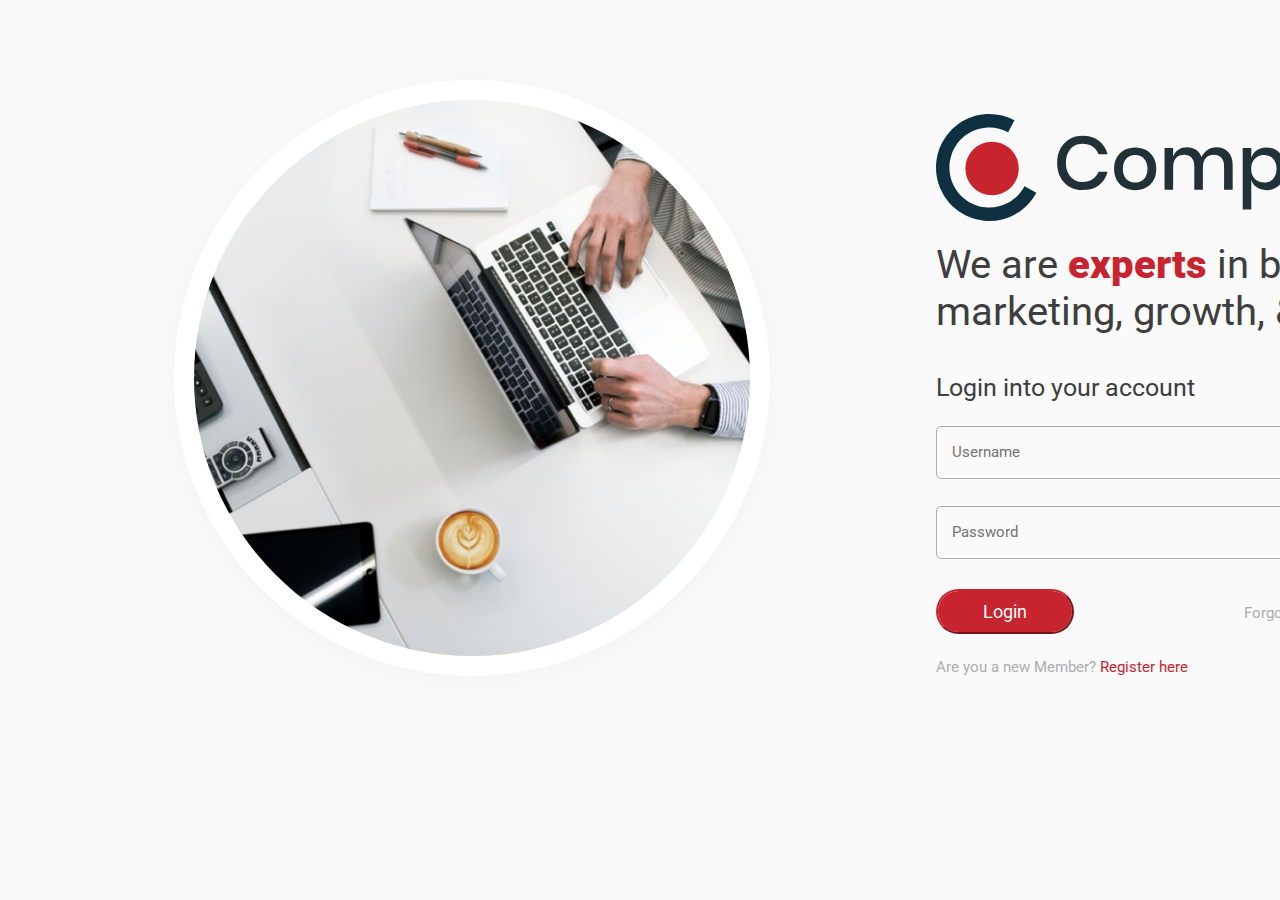
==== index.html @ 312a48cd "first commit" ====
<!DOCTYPE html>
<html lang="en-US">
<head>
    <meta http-equiv="Content-Type" content="text/html; charset=UTF-8">
    <meta name="viewport" content="width=device-width, initial-scale=1.0">
    <link href="css/style.css" rel="stylesheet" >
    <link href='https://fonts.googleapis.com/css?family=Roboto' rel='stylesheet'>
    <title>Login Page</title>
</head>
<body>
    <div class="flex-container">
        <img src="images/hero-image.png" alt="Logo Image" class="logo-img">
        <div class="content">
            <img src="images/logo.svg" alt="logo">
            <span class="tagline">We are <span class="expert">experts</span> in business, marketing, growth, & sales.</span>
            <span class="login">Login into your account</span>
            <form class="login-form">
                <input type="text" id="username" placeholder="Username">
                <input type="text" id="password" placeholder="Password">
                <div class="submit">
                    <button class="login-btn">Login</button>
                    <a class="forgotpw">Forgot Password?</a>
                </div>
                <div class="register">
                <span class="new-member">Are you a new Member?</span>
                <a class="new-register">Register here</a>
                </div>
            </form>
        </div>
    </div>
</body>
</html>
---- css/style.css ----
*{
    background: #fafafa 0% 0% no-repeat padding-box;
  }
  .flex-container {
    display: flex;
    max-width: 1560px;
    max-height: 720px;
    margin: auto;
    
  }
  
  .logo-img {
    position: relative;
    margin: 72px 166px;
    height: 556px;
    width: 556px;
    box-shadow: 0px 4px 31px #0000000a;
    border: 20px solid #ffffff;
    border-radius: 50%;
  }
  .content {
    display: flex;
    flex-direction: column;
    margin-top: 106px;
  }
  
  .tagline {
    margin-top: 20px;
    height: 100px;
    width: 500px;
    font-size: 40px;
    font-family: Roboto;
    color: #3e3e3e;
  }
  
  .tagline .expert {
    font-family: Roboto;
    color: #c8242f;
    font-weight: 900;
  }
  
  span.login {
    /* width: 260px;
      height: 33px; */
    margin-top: 32px;
    color: #3e3e3e;
    font-size: 25px;
    font-family: Roboto;
  }
  
  form.login-form {
    display: flex;
    flex-direction: column;
    margin-top: 24px;
    width: 429px;
  }
  form.login-form input[type="text"]{
    height: 49px;
    width: 429px;
    border: 1px solid #adadad;
    padding-left: 14.5px;
    font-family: Roboto;
    font-size: 15px;
    border-radius: 5px;
  }
  #password {
    margin-top: 27px;
  }
  
  .login-btn {
    background-color: #c8242f;
    border-radius: 23px;
    width: 138px;
    height: 45px;
    font-size: 18px;
    color: #ffffff;
    border-color: #c8242f;
    font-family: Roboto;
  }
  
  form.login-form .submit {
    margin-top: 30px;
    display: flex;
  }
  form.login-form .submit .forgotpw {
    font-family: Roboto;
    font-size: 15px;
    color: #adadad;
    margin-left: auto;
    margin-top: auto;
    margin-bottom: 12px;
  }
  
  .register {
    font-size: 15px;
    font-family: Roboto;
    margin-top: 24px;
  }
  .new-member {
    color: #adadad;
  }
  
  .new-register {
    color: #c8242f;
  }
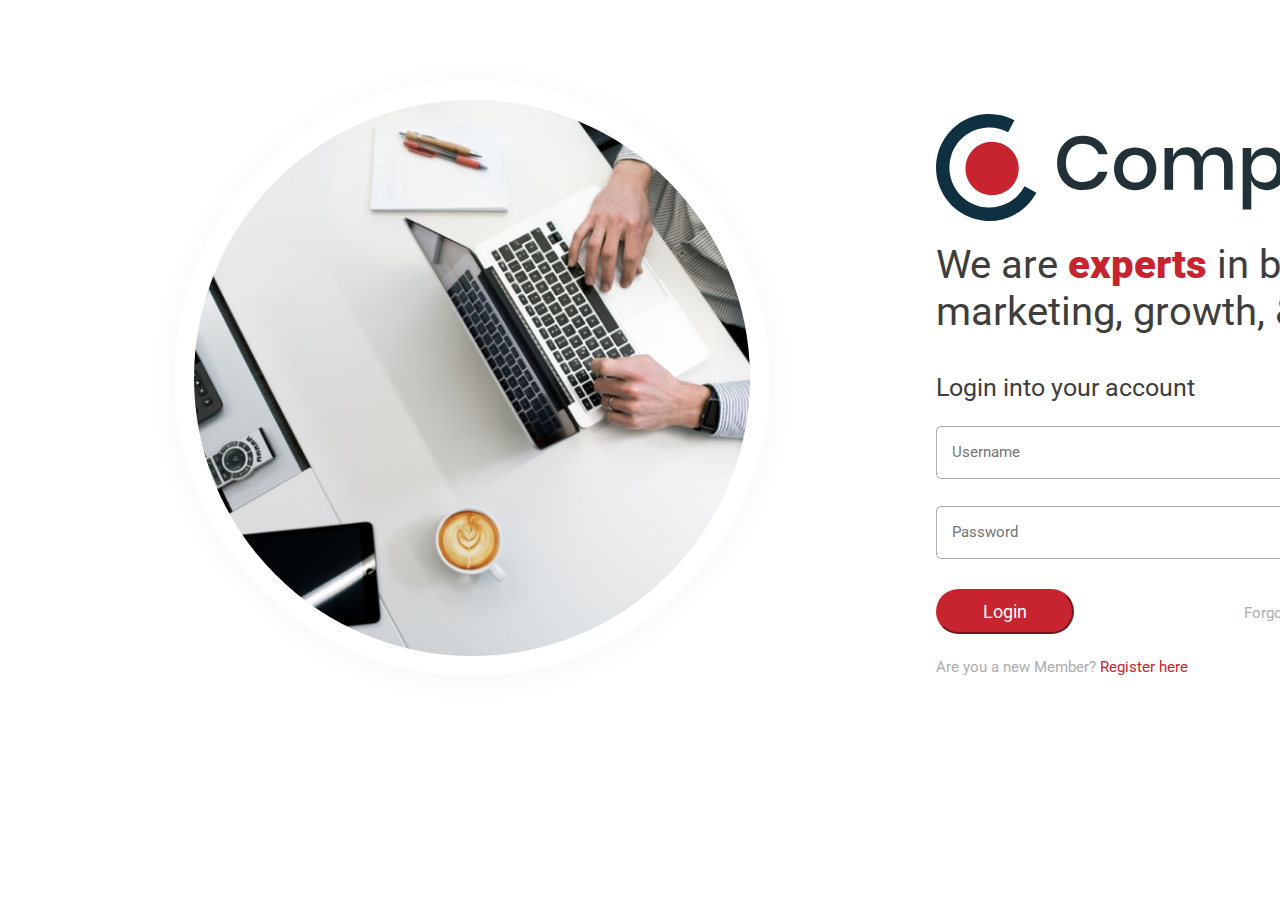
==== commit f5aeaf21: "dashboard page done" ====
--- a/index.html
+++ b/index.html
@@ -2,16 +2,16 @@
 <html lang="en-US">
 <head>
     <meta http-equiv="Content-Type" content="text/html; charset=UTF-8">
-    <meta name="viewport" content="width=device-width, initial-scale=1.0">
+    <meta name="viewport" content="width=device-width, initial-scale=1.0, shrink-to-fit=no">
     <link href="css/style.css" rel="stylesheet" >
     <link href='https://fonts.googleapis.com/css?family=Roboto' rel='stylesheet'>
     <title>Login Page</title>
 </head>
 <body>
-    <div class="flex-container">
-        <img src="images/hero-image.png" alt="Logo Image" class="logo-img">
+    <div class="flex-container" >
+        <img src="images/hero-image.png" alt="Logo Image" class="logo-img" >
         <div class="content">
-            <img src="images/logo.svg" alt="logo">
+            <img src="images/logo.svg" alt="logo" >
             <span class="tagline">We are <span class="expert">experts</span> in business, marketing, growth, & sales.</span>
             <span class="login">Login into your account</span>
             <form class="login-form">
--- a/css/style.css
+++ b/css/style.css
@@ -1,6 +1,6 @@
 *{
-    background: #fafafa 0% 0% no-repeat padding-box;
-  }
+  font-family: Roboto;
+ }
   .flex-container {
     display: flex;
     max-width: 1560px;
@@ -103,4 +103,396 @@
   .new-register {
     color: #c8242f;
   }
-  +
+/* For DashBoard Page */
+
+.dashboard-container {
+  background: #FFFFFF 0% 0% no-repeat padding-box;
+  height: 100vh;
+  display: flex;
+}
+.dashboard {
+  width: 1560px; 
+  height: 1360px;
+  margin: auto;
+}
+Header {
+  display: flex;
+  align-items: center;
+  height: 80px;
+  width: 100%;
+}
+
+Header .logo {
+  margin-left: 25px;
+  width: 142px;
+  height: 30px;
+}
+Header .header-left {
+  width: 242px;
+}
+
+Header .header-middle {
+  width: 100%;
+  display: flex;
+  align-items: center;
+  justify-content: space-between;
+}
+
+Header .search {
+  margin-left: 49px;
+  height: 16px;
+  width: 16px;
+}
+Header .search-txt {
+  color: black;
+  height: 20px;
+  margin-left: 15px;
+  font-size: 16px;
+  border: none;
+}
+Header .search-txt::placeholder {
+  color: black;
+}
+
+Header .header-middle .right-panel {
+  display: flex;
+  align-items: center;
+}
+
+.profile {
+  margin-left: 52px;
+  height: 44px;
+  width: 44px;
+}
+
+.profile-text {
+  font-size: 16px;
+  margin-left: 12px;
+}
+
+.arrow {
+  margin-left: 15px;
+}
+
+.main {
+  display: flex;
+  height: 100%;
+}
+
+.main .side-bar {
+  display: flex;
+  align-items: center;
+  width: 242px;
+  flex-direction: column;
+}
+
+.main .side-bar .side-bar-item {
+  display: flex;
+  width: 183px;
+  height: 43px;
+  align-items: center;
+  padding-left: 18px;
+  border-radius: 5px;
+}
+.main .side-bar .side-bar-item .sidebar-item-icon {
+  height: 16px;
+  width: 16px;
+}
+
+.main .side-bar .side-bar-item .sidebar-item-text {
+  font-size: 16px;
+  margin-left: 13px;
+  color: #3e3e3e;
+}
+
+.item-1 {
+  margin-top: 25px;
+  background-color: #fff3f4;
+}
+
+.dashboard-content {
+  display: flex;
+  flex-direction: column;
+  background-color: #fafafa;
+  width: 100%;
+}
+
+.dashboard-content .heading {
+  font-size: 30px;
+  margin-left: 48px;
+  margin-top: 41px;
+  font-weight: bold;
+}
+
+.dashboard-content .flex-container_box {
+  display: flex;
+  width: 100%;
+  margin-top: 30px;
+  margin-left: 20px;
+}
+.dashboard-content .flex-container_box .flex-item_box {
+  display: flex;
+  align-items: center;
+  background-color: #ffffff;
+  border-radius: 5px;
+  width: 222px;
+  height: 116px;
+  margin-left: 30px;
+  justify-content: center;
+}
+.dashboard-content .flex-container_box .flex-item_box .icon {
+  height: 33px;
+  width: 33px;
+}
+.dashboard-content .flex-container_box .flex-item_box .details {
+  display: flex;
+  color: #3e3e3e;
+  flex-direction: column;
+  margin-left: 20px;
+}
+
+.dashboard-content .flex-container_box .flex-item_box .details .num {
+  font-weight: 600;
+  font-size: 25px;
+}
+
+.dashboard-content .sales-section {
+  display: flex;
+  width: 100%;
+  margin-left: 50px;
+  margin-top: 30px;
+}
+.dashboard-content .sales-section .sale {
+  display: flex;
+  border-radius: 5px;
+  background-color: #ffffff;
+  width: 802px;
+  height: 400px;
+  padding-left: 30px;
+  flex-direction: column;
+}
+.dashboard-content .sales-section .sale .sale-nav {
+  display: flex;
+  margin-top: 24px;
+  justify-content: space-between;
+}
+.dashboard-content .sales-section .sale .sale-nav .sale-text {
+  font-size: 22px;
+  font-weight: 600;
+  color: #3e3e3e;
+}
+.dashboard-content .sales-section .sale .sale-nav .navbar {
+  list-style-type: none;
+  display: flex;
+}
+.dashboard-content .sales-section .sale .sale-nav .navbar .navbar-item {
+  margin-right: 30px;
+  flex-wrap: wrap;
+}
+.dashboard-content .sales-section .sale .sale-nav .navbar .navbar-item .navbar-link {
+  font-size: 12px;
+  text-decoration: none;
+}
+.activate {
+  color: #c8242f;
+  padding-bottom: 5px;
+  border-bottom: 1px solid #c8242f !important;
+}
+
+.deactive {
+  color: #adadad;
+}
+
+.dashboard-content .sales-section .sale-by-country {
+  display: flex;
+  flex-direction: column;
+  width: 385px;
+  height: 398px;
+  border-radius: 5px;
+  background-color: #ffffff;
+  padding-top: 22px;
+  margin-left: 30px;
+}
+.main-dashboard .sales-section .sale-by-country .sale-by-country-text {
+  font-size: 22px;
+  font-weight: 600;
+  color: #3e3e3e;
+  padding-left: 29px;
+}
+.dashboard-content .sales-section .sale-by-country .chart
+{
+  align-self: center;
+  margin-top: 20px;
+}
+
+#ul-chart-list{
+  column-count: 2;
+  min-width: 480px;
+}
+li span{
+  font-size: 15px;
+  color: #3E3E3E;
+}
+#USA::marker{
+  color: #c8242f;
+  font-size: 18pt; 
+}
+#Russia::marker{
+  color: #F16C20;
+  font-size: 18pt; 
+}
+#Canada::marker{
+  color: #A2B86C;
+  font-size: 18pt; 
+}
+#India::marker{
+  color: #EBC844;
+  font-size: 18pt; 
+}
+
+.dashboard-content .invoices{
+  display: flex;
+  flex-direction: column;
+  width: 100%;
+  margin-left: 50px;
+  margin-top: 30px;
+  background-color: #ffffff;
+  padding-top: 23PX;
+  padding-left: 29px;
+  padding-right: 29px;
+  width: 1217px;
+  height:558px
+}
+.dashboard-content .invoices .invoices-header{
+  display: flex;
+  justify-content: space-between;
+}
+
+.dashboard-content .invoices .invoices-header .invoices-text{
+  font-size: 22px;
+  font-weight: 600;
+  color: #3e3e3e;
+}
+
+.dashboard-content .invoices .invoices-header .view-all{
+  color:#C8242F;
+  font-size: 12px;
+  font-weight: bold;
+  text-decoration: none;
+}
+
+.dashboard-content .invoices .custom-table{
+  margin-top: 35px;
+}
+
+.dashboard-content .invoices .custom-table .table-header{
+  color: #ADADAD;
+  font-size: 15px;
+}
+
+.dashboard-content .invoices .custom-table .data{
+  font-size: 15px;
+  color: #3E3E3E;
+}
+
+.dashboard-content .invoices .custom-table .data .paid{
+  height: 26px;
+  width: 50px;
+  background-color: #EBFFEF;
+  text-align: center;
+  color: #3CDD5F;
+  border-radius: 5px;
+}
+
+.dashboard-content .invoices .custom-table .data .failed{
+  height: 26px;
+  width: 60px;
+  background-color: #FFF5F5;
+  text-align: center;
+  color: #FF4545;
+  border-radius: 5px;
+}
+
+.dashboard-content .invoices .custom-table .data .pending{
+  height: 26px;
+  width: 75px;
+  background-color: #F8F8F8;
+  text-align: center;
+  color: #BABABA;
+  border-radius: 5px;
+}
+
+#last-row{
+  border-color: #ffffff;
+}
+
+/* For Inner Page */
+
+.innerpage {
+  width: 1560px; 
+  height: 1970px;
+  margin: auto;
+}
+.item-2{
+  background-color: #fff3f4;
+}
+
+.dashboard-content .main-form{
+  display: flex;
+  flex-direction: column;
+  border-radius: 5px;
+  margin-left: 50px;
+  margin-top: 23px;
+  background-color: #FFFFFF;
+  width: 1218px;
+  height: 1749px;
+  padding-left: 29px;
+  padding-right: 30px;
+  padding-top: 23px;
+}
+
+.main-form .col-box{
+  display: flex;
+  flex-direction: column;
+  margin-bottom: 44px;
+}
+
+.main-form .col-box .head-text{
+  color:#3E3E3E;
+  font-size: 22px;
+  font-weight: 600;
+  margin-bottom: 15px;
+}
+
+.main-form .col-box .txt-control{
+  border-color: #ADADAD;
+  border-radius: 4.5px;
+  height: 49px;
+  color: #3E3E3E;
+}
+.main-form .col-box .txt-control::placeholder{
+  color: #ADADAD;
+}
+
+.main-form .col-box .multiline-control{
+  border-color: #ADADAD;
+  border-radius: 4.5px;
+  color: #3E3E3E;
+  margin-top: 21px;
+}
+.main-form .col-box .txt-control::placeholder{
+  color: #ADADAD;
+}
+
+.main-form .col-box .multiline-control::placeholder{
+  color: #ADADAD;
+}
+
+.main-form .col-box .disable-control{
+  border-color: #ADADAD;
+  border-radius: 4.5px;
+  height: 49px;
+  color: #ADADAD;
+  border-style: dashed;
+}
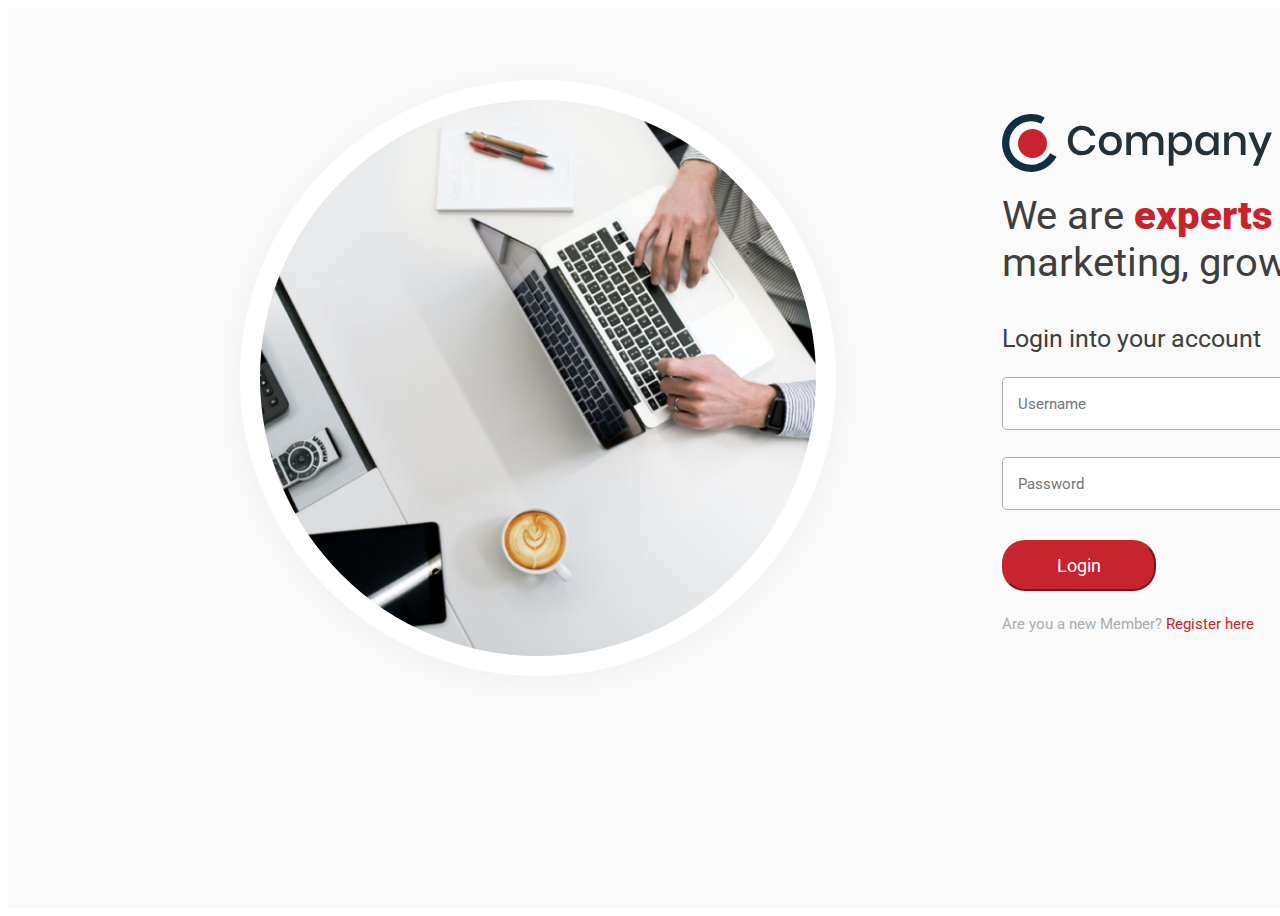
==== commit 6e0f406a: "first commit" ====
--- a/index.html
+++ b/index.html
@@ -1,17 +1,18 @@
 <!DOCTYPE html>
-<html lang="en-US">
+<html lang="en">
 <head>
-    <meta http-equiv="Content-Type" content="text/html; charset=UTF-8">
-    <meta name="viewport" content="width=device-width, initial-scale=1.0, shrink-to-fit=no">
-    <link href="css/style.css" rel="stylesheet" >
+    <meta charset="UTF-8">
+    <meta name="viewport" content="width=device-width, initial-scale=1.0">
+    <link rel="stylesheet" href="css/style.css">
     <link href='https://fonts.googleapis.com/css?family=Roboto' rel='stylesheet'>
     <title>Login Page</title>
 </head>
 <body>
-    <div class="flex-container" >
-        <img src="images/hero-image.png" alt="Logo Image" class="logo-img" >
+    <div class="main-container">
+    <div class="flex-container">
+        <img src="images/hero-image.png" alt="Logo Image" class="logo-img">
         <div class="content">
-            <img src="images/logo.svg" alt="logo" >
+            <img class="logo" src="images/logo.svg" alt="logo">
             <span class="tagline">We are <span class="expert">experts</span> in business, marketing, growth, & sales.</span>
             <span class="login">Login into your account</span>
             <form class="login-form">
@@ -19,7 +20,7 @@
                 <input type="text" id="password" placeholder="Password">
                 <div class="submit">
                     <button class="login-btn">Login</button>
-                    <a class="forgotpw">Forgot Password?</a>
+                    <a class="forgotpass">Forgot Password?</a>
                 </div>
                 <div class="register">
                 <span class="new-member">Are you a new Member?</span>
@@ -28,5 +29,6 @@
             </form>
         </div>
     </div>
+</div>
 </body>
 </html>--- a/css/style.css
+++ b/css/style.css
@@ -1,121 +1,144 @@
-*{
+* {
   font-family: Roboto;
- }
-  .flex-container {
-    display: flex;
-    max-width: 1560px;
-    max-height: 720px;
-    margin: auto;
-    
-  }
-  
-  .logo-img {
-    position: relative;
-    margin: 72px 166px;
-    height: 556px;
-    width: 556px;
-    box-shadow: 0px 4px 31px #0000000a;
-    border: 20px solid #ffffff;
-    border-radius: 50%;
-  }
-  .content {
-    display: flex;
-    flex-direction: column;
-    margin-top: 106px;
-  }
-  
-  .tagline {
-    margin-top: 20px;
-    height: 100px;
-    width: 500px;
-    font-size: 40px;
-    font-family: Roboto;
-    color: #3e3e3e;
-  }
-  
-  .tagline .expert {
-    font-family: Roboto;
-    color: #c8242f;
-    font-weight: 900;
-  }
-  
-  span.login {
-    /* width: 260px;
-      height: 33px; */
-    margin-top: 32px;
-    color: #3e3e3e;
-    font-size: 25px;
-    font-family: Roboto;
-  }
-  
-  form.login-form {
-    display: flex;
-    flex-direction: column;
-    margin-top: 24px;
-    width: 429px;
-  }
-  form.login-form input[type="text"]{
-    height: 49px;
-    width: 429px;
-    border: 1px solid #adadad;
-    padding-left: 14.5px;
-    font-family: Roboto;
-    font-size: 15px;
-    border-radius: 5px;
-  }
-  #password {
-    margin-top: 27px;
-  }
-  
-  .login-btn {
-    background-color: #c8242f;
-    border-radius: 23px;
-    width: 138px;
-    height: 45px;
-    font-size: 18px;
-    color: #ffffff;
-    border-color: #c8242f;
-    font-family: Roboto;
-  }
-  
-  form.login-form .submit {
-    margin-top: 30px;
-    display: flex;
-  }
-  form.login-form .submit .forgotpw {
-    font-family: Roboto;
-    font-size: 15px;
-    color: #adadad;
-    margin-left: auto;
-    margin-top: auto;
-    margin-bottom: 12px;
-  }
-  
-  .register {
-    font-size: 15px;
-    font-family: Roboto;
-    margin-top: 24px;
-  }
-  .new-member {
-    color: #adadad;
-  }
-  
-  .new-register {
-    color: #c8242f;
-  }
-
-/* For DashBoard Page */
+  box-sizing: unset;
+}
+
+.main-container {
+  background: #fafafa 0% 0% no-repeat padding-box;
+  height: 100vh;
+  min-height: 720px;
+  display: flex;
+  min-width: 1560px;
+}
+
+.flex-container {
+  /* background-color: #FAFAFA; */
+  display: flex;
+  justify-content: center;
+  height: 100%;
+  width: 100%;
+  margin: auto;
+}
+
+.logo-img {
+  position: relative;
+  margin: 72px 166px;
+  height: 556px;
+  width: 556px;
+  box-shadow: 0px 4px 31px #0000000a;
+  border: 20px solid #ffffff;
+  border-radius: 50%;
+}
+
+.content {
+  display: flex;
+  flex-direction: column;
+  margin-top: 106px;
+}
+
+.content .logo {
+  height: 58px;
+  width: 272px;
+}
+
+.tagline {
+  margin-top: 20px;
+  height: 100px;
+  width: 500px;
+  font-size: 40px;
+  font-family: Roboto;
+  color: #3e3e3e;
+}
+
+.tagline .expert {
+  font-family: Roboto;
+  color: #c8242f;
+  font-weight: 900;
+}
+
+span.login {
+  /* width: 260px;
+    height: 33px; */
+  margin-top: 32px;
+  color: #3e3e3e;
+  font-size: 25px;
+  font-family: Roboto;
+}
+
+form.login-form {
+  display: flex;
+  flex-direction: column;
+  margin-top: 24px;
+  width: 429px;
+}
+
+form.login-form input[type="text"] {
+  height: 49px;
+  width: 429px;
+  border: 1px solid #adadad;
+  padding-left: 14.5px;
+  font-family: Roboto;
+  font-size: 15px;
+  border-radius: 5px;
+}
+
+#password {
+  margin-top: 27px;
+}
+
+.login-btn {
+  background-color: #c8242f;
+  border-radius: 23px;
+  width: 138px;
+  height: 45px;
+  font-size: 18px;
+  color: #ffffff;
+  border-color: #c8242f;
+  font-family: Roboto;
+}
+
+form.login-form .submit {
+  margin-top: 30px;
+  display: flex;
+}
+
+form.login-form .submit .forgotpass {
+  font-family: Roboto;
+  font-size: 15px;
+  color: #adadad;
+  margin-left: auto;
+  margin-top: auto;
+  margin-bottom: 12px;
+}
+
+.register {
+  font-size: 15px;
+  font-family: Roboto;
+  margin-top: 24px;
+}
+
+.new-member {
+  color: #adadad;
+}
+
+.new-register {
+  color: #c8242f;
+}
+
+/* For DashBoard */
+
+.dashboard-main-container {
+  background: #ffffff 0% 0% no-repeat padding-box;
+  height: 100vh;
+  display: flex;
+}
 
 .dashboard-container {
-  background: #FFFFFF 0% 0% no-repeat padding-box;
-  height: 100vh;
-  display: flex;
-}
-.dashboard {
-  width: 1560px; 
+  width: 1560px;
   height: 1360px;
   margin: auto;
 }
+
 Header {
   display: flex;
   align-items: center;
@@ -128,11 +151,19 @@
   width: 142px;
   height: 30px;
 }
-Header .header-left {
+
+Header #check {
+  position: absolute;
+  display: none;
+}
+
+Header .flex-left {
   width: 242px;
-}
-
-Header .header-middle {
+  justify-content: center;
+}
+
+Header .flex-right {
+  /* width in pixel */
   width: 100%;
   display: flex;
   align-items: center;
@@ -144,6 +175,7 @@
   height: 16px;
   width: 16px;
 }
+
 Header .search-txt {
   color: black;
   height: 20px;
@@ -151,11 +183,12 @@
   font-size: 16px;
   border: none;
 }
+
 Header .search-txt::placeholder {
   color: black;
 }
 
-Header .header-middle .right-panel {
+Header .flex-right .right-panel {
   display: flex;
   align-items: center;
 }
@@ -195,6 +228,7 @@
   padding-left: 18px;
   border-radius: 5px;
 }
+
 .main .side-bar .side-bar-item .sidebar-item-icon {
   height: 16px;
   width: 16px;
@@ -211,27 +245,29 @@
   background-color: #fff3f4;
 }
 
-.dashboard-content {
+.main-dashboard {
   display: flex;
   flex-direction: column;
+  /* align-items: center;    */
   background-color: #fafafa;
   width: 100%;
 }
 
-.dashboard-content .heading {
+.main-dashboard .heading {
   font-size: 30px;
   margin-left: 48px;
   margin-top: 41px;
   font-weight: bold;
 }
 
-.dashboard-content .flex-container_box {
+.main-dashboard .product-list {
   display: flex;
   width: 100%;
   margin-top: 30px;
   margin-left: 20px;
 }
-.dashboard-content .flex-container_box .flex-item_box {
+
+.main-dashboard .product-list .product-item {
   display: flex;
   align-items: center;
   background-color: #ffffff;
@@ -241,29 +277,32 @@
   margin-left: 30px;
   justify-content: center;
 }
-.dashboard-content .flex-container_box .flex-item_box .icon {
+
+.main-dashboard .product-list .product-item .icon {
   height: 33px;
   width: 33px;
 }
-.dashboard-content .flex-container_box .flex-item_box .details {
+
+.main-dashboard .product-list .product-item .details {
   display: flex;
   color: #3e3e3e;
   flex-direction: column;
   margin-left: 20px;
 }
 
-.dashboard-content .flex-container_box .flex-item_box .details .num {
+.main-dashboard .product-list .product-item .details .num {
   font-weight: 600;
   font-size: 25px;
 }
 
-.dashboard-content .sales-section {
+.main-dashboard .sales-section {
   display: flex;
   width: 100%;
   margin-left: 50px;
   margin-top: 30px;
 }
-.dashboard-content .sales-section .sale {
+
+.main-dashboard .sales-section .sale {
   display: flex;
   border-radius: 5px;
   background-color: #ffffff;
@@ -272,28 +311,40 @@
   padding-left: 30px;
   flex-direction: column;
 }
-.dashboard-content .sales-section .sale .sale-nav {
+
+.main-dashboard .sales-section .sale .sale-nav {
   display: flex;
   margin-top: 24px;
   justify-content: space-between;
 }
-.dashboard-content .sales-section .sale .sale-nav .sale-text {
+
+.main-dashboard .sales-section .sale .sale-nav .sale-text {
   font-size: 22px;
   font-weight: 600;
   color: #3e3e3e;
 }
-.dashboard-content .sales-section .sale .sale-nav .navbar {
+
+.main-dashboard .sales-section .sale .sale-nav .navbar {
   list-style-type: none;
   display: flex;
 }
-.dashboard-content .sales-section .sale .sale-nav .navbar .navbar-item {
+
+.main-dashboard .sales-section .sale .sale-nav .navbar .navbar-item {
   margin-right: 30px;
   flex-wrap: wrap;
 }
-.dashboard-content .sales-section .sale .sale-nav .navbar .navbar-item .navbar-link {
+
+.main-dashboard
+  .sales-section
+  .sale
+  .sale-nav
+  .navbar
+  .navbar-item
+  .navbar-link {
   font-size: 12px;
   text-decoration: none;
 }
+
 .activate {
   color: #c8242f;
   padding-bottom: 5px;
@@ -304,7 +355,7 @@
   color: #adadad;
 }
 
-.dashboard-content .sales-section .sale-by-country {
+.main-dashboard .sales-section .sale-by-country {
   display: flex;
   flex-direction: column;
   width: 385px;
@@ -314,137 +365,144 @@
   padding-top: 22px;
   margin-left: 30px;
 }
+
 .main-dashboard .sales-section .sale-by-country .sale-by-country-text {
   font-size: 22px;
   font-weight: 600;
   color: #3e3e3e;
   padding-left: 29px;
 }
-.dashboard-content .sales-section .sale-by-country .chart
-{
+
+.main-dashboard .sales-section .sale-by-country .chart {
   align-self: center;
   margin-top: 20px;
 }
 
-#ul-chart-list{
+#ul-chart-list {
   column-count: 2;
   min-width: 480px;
 }
-li span{
+
+li span {
   font-size: 15px;
-  color: #3E3E3E;
-}
-#USA::marker{
+  color: #3e3e3e;
+}
+
+#USA::marker {
   color: #c8242f;
-  font-size: 18pt; 
-}
-#Russia::marker{
-  color: #F16C20;
-  font-size: 18pt; 
-}
-#Canada::marker{
-  color: #A2B86C;
-  font-size: 18pt; 
-}
-#India::marker{
-  color: #EBC844;
-  font-size: 18pt; 
-}
-
-.dashboard-content .invoices{
+  font-size: 18pt;
+}
+
+#Russia::marker {
+  color: #f16c20;
+  font-size: 18pt;
+}
+
+#Canada::marker {
+  color: #a2b86c;
+  font-size: 18pt;
+}
+
+#India::marker {
+  color: #ebc844;
+  font-size: 18pt;
+}
+
+.main-dashboard .invoices {
   display: flex;
   flex-direction: column;
   width: 100%;
   margin-left: 50px;
   margin-top: 30px;
   background-color: #ffffff;
-  padding-top: 23PX;
+  padding-top: 23px;
   padding-left: 29px;
   padding-right: 29px;
   width: 1217px;
-  height:558px
-}
-.dashboard-content .invoices .invoices-header{
+  height: 558px;
+}
+
+.main-dashboard .invoices .invoices-header {
   display: flex;
   justify-content: space-between;
 }
 
-.dashboard-content .invoices .invoices-header .invoices-text{
+.main-dashboard .invoices .invoices-header .invoices-text {
   font-size: 22px;
   font-weight: 600;
   color: #3e3e3e;
 }
 
-.dashboard-content .invoices .invoices-header .view-all{
-  color:#C8242F;
+.main-dashboard .invoices .invoices-header .view-all {
+  color: #c8242f;
   font-size: 12px;
   font-weight: bold;
   text-decoration: none;
 }
 
-.dashboard-content .invoices .custom-table{
+.main-dashboard .invoices .custom-table {
   margin-top: 35px;
 }
 
-.dashboard-content .invoices .custom-table .table-header{
-  color: #ADADAD;
+.main-dashboard .invoices .custom-table .table-header {
+  color: #adadad;
   font-size: 15px;
 }
 
-.dashboard-content .invoices .custom-table .data{
+.main-dashboard .invoices .custom-table .data {
   font-size: 15px;
-  color: #3E3E3E;
-}
-
-.dashboard-content .invoices .custom-table .data .paid{
+  color: #3e3e3e;
+}
+
+.main-dashboard .invoices .custom-table .data .paid {
   height: 26px;
   width: 50px;
-  background-color: #EBFFEF;
+  background-color: #ebffef;
   text-align: center;
-  color: #3CDD5F;
+  color: #3cdd5f;
   border-radius: 5px;
 }
 
-.dashboard-content .invoices .custom-table .data .failed{
+.main-dashboard .invoices .custom-table .data .failed {
   height: 26px;
   width: 60px;
-  background-color: #FFF5F5;
+  background-color: #fff5f5;
   text-align: center;
-  color: #FF4545;
+  color: #ff4545;
   border-radius: 5px;
 }
 
-.dashboard-content .invoices .custom-table .data .pending{
+.main-dashboard .invoices .custom-table .data .pending {
   height: 26px;
   width: 75px;
-  background-color: #F8F8F8;
+  background-color: #f8f8f8;
   text-align: center;
-  color: #BABABA;
+  color: #bababa;
   border-radius: 5px;
 }
 
-#last-row{
+#last-row {
   border-color: #ffffff;
 }
 
-/* For Inner Page */
-
-.innerpage {
-  width: 1560px; 
+/* Inner-Page CSS */
+.innerpage-container {
+  width: 1560px;
   height: 1970px;
   margin: auto;
 }
-.item-2{
+
+.item-2 {
   background-color: #fff3f4;
 }
 
-.dashboard-content .main-form{
+.main-dashboard .main-form {
   display: flex;
   flex-direction: column;
   border-radius: 5px;
   margin-left: 50px;
   margin-top: 23px;
-  background-color: #FFFFFF;
+  background-color: #ffffff;
   width: 1218px;
   height: 1749px;
   padding-left: 29px;
@@ -452,47 +510,488 @@
   padding-top: 23px;
 }
 
-.main-form .col-box{
+.main-form .col-box {
   display: flex;
   flex-direction: column;
   margin-bottom: 44px;
 }
 
-.main-form .col-box .head-text{
-  color:#3E3E3E;
+.main-form .col-box .head-text {
+  color: #3e3e3e;
   font-size: 22px;
   font-weight: 600;
   margin-bottom: 15px;
 }
 
-.main-form .col-box .txt-control{
-  border-color: #ADADAD;
+.main-form .col-box .control {
+  position: relative;
+}
+
+.main-form .col-box .control .txt-control {
+  border: 1px solid #adadad;
   border-radius: 4.5px;
   height: 49px;
-  color: #3E3E3E;
-}
-.main-form .col-box .txt-control::placeholder{
-  color: #ADADAD;
-}
-
-.main-form .col-box .multiline-control{
-  border-color: #ADADAD;
-  border-radius: 4.5px;
-  color: #3E3E3E;
-  margin-top: 21px;
-}
-.main-form .col-box .txt-control::placeholder{
-  color: #ADADAD;
-}
-
-.main-form .col-box .multiline-control::placeholder{
-  color: #ADADAD;
-}
-
-.main-form .col-box .disable-control{
-  border-color: #ADADAD;
+  width: 100%;
+  color: #3e3e3e;
+  padding-left: 15px;
+  transition: transform 1s;
+}
+
+.main-form .col-box .control .txt-control ~ label {
+  color: #adadad;
+  position: absolute;
+  left: 15px;
+  top: 13px;
+}
+
+.control input:focus ~ label,
+.control input:valid ~ label {
+  background-color: #ffffff;
+  font-size: 12px;
+  padding-left: 5px;
+  padding-right: 5px;
+  transform: translateX(-7px) translateY(-24px);
+}
+
+.control input:focus {
+  outline: 1px solid #c8242f;
+}
+
+.main-form .col-box .control .dropdown-control {
+  border: 1px solid #adadad;
+  background-color: #ffffff;
   border-radius: 4.5px;
   height: 49px;
-  color: #ADADAD;
+  width: 100%;
+  color: #adadad;
+  padding-left: 15px;
+}
+
+.main-form .col-box .multiline-control {
+  border: 1px solid #adadad;
+  border-radius: 4.5px;
+  margin-top: 21px;
+  width: 100%;
+  color: #3e3e3e;
+  padding-left: 15px;
+  transition: transform 1s;
+}
+
+.main-form .col-box .control .multiline-control ~ label {
+  color: #adadad;
+  position: absolute;
+  left: 15px;
+  top: 34px;
+}
+
+.control textarea:focus ~ label,
+.control textarea:valid ~ label {
+  background-color: #ffffff;
+  font-size: 12px;
+  padding-left: 5px;
+  padding-right: 5px;
+  transform: translateX(-7px) translateY(-24px);
+}
+
+.control textarea:focus {
+  outline: 1px solid #c8242f;
+}
+
+.main-form .col-box .disable-control {
+  border-color: #adadad;
+  width: 100%;
+  border-radius: 4.5px;
+  height: 49px;
+  color: #adadad;
   border-style: dashed;
-}
+  background-color: #ffffff;
+  padding-left: 15px;
+}
+
+.main-form .col-box .control .disable-control ~ label {
+  color: #adadad;
+  position: absolute;
+  background-color: #ffffff;
+  font-size: 12px;
+  padding-left: 5px;
+  padding-right: 5px;
+  left: 15px;
+  top: 13px;
+  transform: translateX(-7px) translateY(-20px);
+}
+
+/* validation */
+.main-form .col-box .control .validate-control {
+  border: 1px solid #ff3c3c;
+  border-radius: 4.5px;
+  height: 47px;
+  width: 100%;
+  color: #3e3e3e;
+  padding-left: 15px;
+}
+
+.main-form .col-box .control .validate-control ~ label {
+  color: #ff3c3c;
+  position: absolute;
+  background-color: #ffffff;
+  font-size: 12px;
+  padding-left: 5px;
+  padding-right: 5px;
+  left: 15px;
+  top: 13px;
+  transform: translateX(-7px) translateY(-20px);
+}
+
+.main-form .col-box .control .validate-control ~ span {
+  color: #ff3b3b;
+  font-size: 12px;
+  padding-left: 15px;
+}
+
+/* info not validate */
+.main-form .col-box .control .info-control {
+  border: 1px solid #adadad;
+  border-radius: 4.5px;
+  height: 47px;
+  width: 100%;
+  color: #3e3e3e;
+  padding-left: 15px;
+}
+
+.main-form .col-box .control .info-control ~ label {
+  color: #adadad;
+  position: absolute;
+  left: 15px;
+  top: 13px;
+}
+
+.main-form .col-box .control .info-control ~ span {
+  color: #adadad;
+  font-size: 12px;
+  padding-left: 15px;
+}
+
+/* other elements */
+.main-form .col-box .inner-head-text {
+  color: #3e3e3e;
+  font-size: 18px;
+  font-weight: 600;
+  margin-bottom: 15px;
+}
+
+input[type="file"] {
+  opacity: 0;
+  position: absolute;
+  left: 0;
+  top: 0;
+}
+
+.col-box .control .btn-upload {
+  border-radius: 18px;
+  border: 1px solid #c8242f;
+  background-color: #ffffff;
+  height: 36px;
+  width: 124px;
+  color: #c8242f;
+}
+
+.col-box .control .btn-upload ~ span {
+  font-size: 12px;
+  color: #adadad;
+  margin-left: 20px;
+}
+
+.col-box .radiobutton {
+  display: flex;
+}
+
+input[type="radio"] {
+  width: 15px;
+  height: 15px;
+  accent-color: #c8242f;
+  outline: none;
+}
+
+.col-box .radiobutton .opt {
+  margin-right: 38px;
+}
+
+.col-box .radiobutton .opt .opt-name {
+  padding-left: 10px;
+  font-size: 15px;
+  color: #3e3e3e;
+}
+
+.col-box .check-box {
+  display: flex;
+}
+
+.col-box .check-box .check {
+  margin-right: 36px;
+}
+
+.col-box .check-box .check .check-name {
+  padding-left: 10px;
+  font-size: 15px;
+}
+input[type="checkbox"] {
+  height: 16px;
+  width: 16px;
+  accent-color: #c8242f;
+}
+
+.snackbar {
+  height: 44px;
+  border-radius: 4.5px;
+  line-height: 44px;
+}
+
+.snackbar img {
+  height: 27px;
+  width: 27px;
+  margin-left: 10px;
+  margin-right: 5px;
+}
+
+.error {
+  border: 1px solid #ff3535;
+  color: #ff3535;
+}
+
+.info {
+  border: 1px solid #00b9e1;
+  color: #00b9e1;
+}
+
+.warning {
+  border: 1px solid #ffa800;
+  color: #ffa800;
+}
+.success {
+  border: 1px solid #00af27;
+  color: #00af27;
+}
+
+.btn-box {
+  display: flex;
+}
+.btn-box .primary {
+  width: 124px;
+  height: 45px;
+  font-size: 18px;
+  line-height: 24px;
+  color: #ffffff;
+  background-color: #c8242f;
+  border-radius: 23px;
+  margin-right: 20.5px;
+  border: none;
+}
+.btn-box .secondary {
+  width: 145px;
+  height: 44px;
+  font-size: 18px;
+  line-height: 24px;
+  color: #c8242f;
+  background-color: #ffffff;
+  border: 1px solid #c8242f;
+  border-radius: 22px;
+  margin-right: 20.5px;
+}
+
+.tabs {
+  list-style-type: none;
+  display: flex;
+  border-bottom: 1px solid #adadad;
+  padding-left: 0rem;
+}
+
+.tabs .tab-item {
+  width: 69px;
+  text-align: center;
+}
+.tabs .tab-item .tab-link {
+  text-decoration: none;
+  color: #adadad;
+}
+.tabs .tab-item .tab-link:hover {
+  color: #c8242f;
+}
+.tabs .active {
+  border-bottom: 2px solid #c8242f;
+}
+.tabs .active .tab-link {
+  color: #c8242f;
+  font-weight: 600;
+}
+
+.col-box p {
+  color: #3e3e3e;
+  font-size: 15px;
+  width: 1119px;
+}
+
+/* Responsive Designs*/
+/* @media screen and (min-width:1024px) and (max-width:1520px){
+.main-container{
+
+}
+} */
+@media screen and (min-width: 769px) and (max-width: 1024px) {
+  /* Login-Page */
+  .main-container {
+    min-width: 1023px;
+    /* min-height: 720px; */
+    width: 100%;
+  }
+  .flex-container {
+    /* width: 100%; */
+    min-width: 1023px;
+    /* min-height: 720px; */
+    align-items: center;
+  }
+
+  /* Dashboard-Page */
+  .main .side-bar {
+    display: none;
+  }
+  /* .main .side-bar .side-bar-item{
+    
+  } */
+  Header:has(#check:checked) ~ .main .side-bar {
+    transform: scale(1.5,1.5);
+    transform-origin: top left;
+    background-color: #ffffff;
+    height: 100%;
+    display: flex;
+    position: absolute;
+    left: 0;
+    top: 0;
+  }
+  Header:has(#check:checked) ~ .main {
+    position: relative;
+  }
+  Header .flex-left {
+    width: 400px;
+    justify-content: center;
+    transform: scale(1.5,1.5);
+    transform-origin: left;
+  }
+
+  .main{
+    box-sizing: content-box;
+  }
+
+  Header .flex-right div{
+    transform: scale(1.5,1.5);
+    transform-origin: top left;
+  }
+  Header .flex-right .right-panel{
+    transform: scale(1.1,1.1) translateX(-50px);
+    transform-origin: top left;
+  }
+  /* .main-dashboard .heading{
+    transform: scale(1.5,1.5);
+    transform-origin: top left;
+  } */
+
+  /* .main-dashboard . */
+}
+
+@media screen and (min-width: 481px) and (max-width: 768px) {
+  /* Login-Page */
+  .main-container {
+    height: 100%;
+  }
+  .flex-container {
+    flex-direction: column;
+    height: 100%;
+    align-items: center;
+    margin-bottom: 100px;
+  }
+  .flex-container .logo-img {
+    transform: scale(2, 2) translateY(180px);
+  }
+  .flex-container .content {
+    transform: scale(2, 2) translateY(420px);
+  }
+
+  /* Dashboard-page */
+  .main .side-bar {
+    display: none;
+  }
+  Header:has(#check:checked) ~ .main .side-bar {
+    transform: scale(2.5,2.5);
+    transform-origin: top left;
+    background-color: #ffffff;
+    height: 100%;
+    display: flex;
+    position: absolute;
+    left: 0;
+    top: 0;
+  }
+  Header:has(#check:checked) ~ .main {
+    position: relative;
+  }
+  Header .flex-left {
+    width: 90px;
+    justify-content: center;
+    transform: scale(2,2);
+    transform-origin: left;
+  }
+  Header .flex-left .logo{
+    display: none;
+  }
+  Header .flex-right div{
+    transform: scale(2,2);
+    transform-origin: left;
+  }
+  Header .search{
+    margin-left: 0px;
+  }
+  Header .search-txt{
+    margin-left: 5px;
+  }
+  Header .flex-right .right-panel{
+    transform: scale(1.2,1.2) translateX(-100px);
+    /* transform-origin: ; */
+  }
+}
+
+@media screen and (min-width: 320px) and (max-width: 480px) {
+  /* Login-Page */
+  .main-container {
+    min-width: 480px;
+    height: 100%;
+  }
+  .flex-container {
+    flex-direction: column;
+    height: 100vh;
+    align-items: center;
+    margin-bottom: 100px;
+  }
+  .flex-container .logo-img {
+    transform: scale(0.7, 0.7) translateY(260px);
+  }
+  .flex-container .content {
+    transform: scale(0.7, 0.7) translateY(-170px);
+  }
+}
+@media screen and (max-width: 320px) {
+  /* Login-Page */
+  .main-container {
+    min-width: 320px;
+    height: 100%;
+  }
+  .flex-container {
+    flex-direction: column;
+    height: 100vh;
+    align-items: center;
+    margin-bottom: 100px;
+  }
+  .flex-container .logo-img {
+    transform: scale(0.5, 0.5) translateY(260px);
+  }
+  .flex-container .content {
+    transform: scale(0.5, 0.5) translateY(-552px);
+  }
+}
